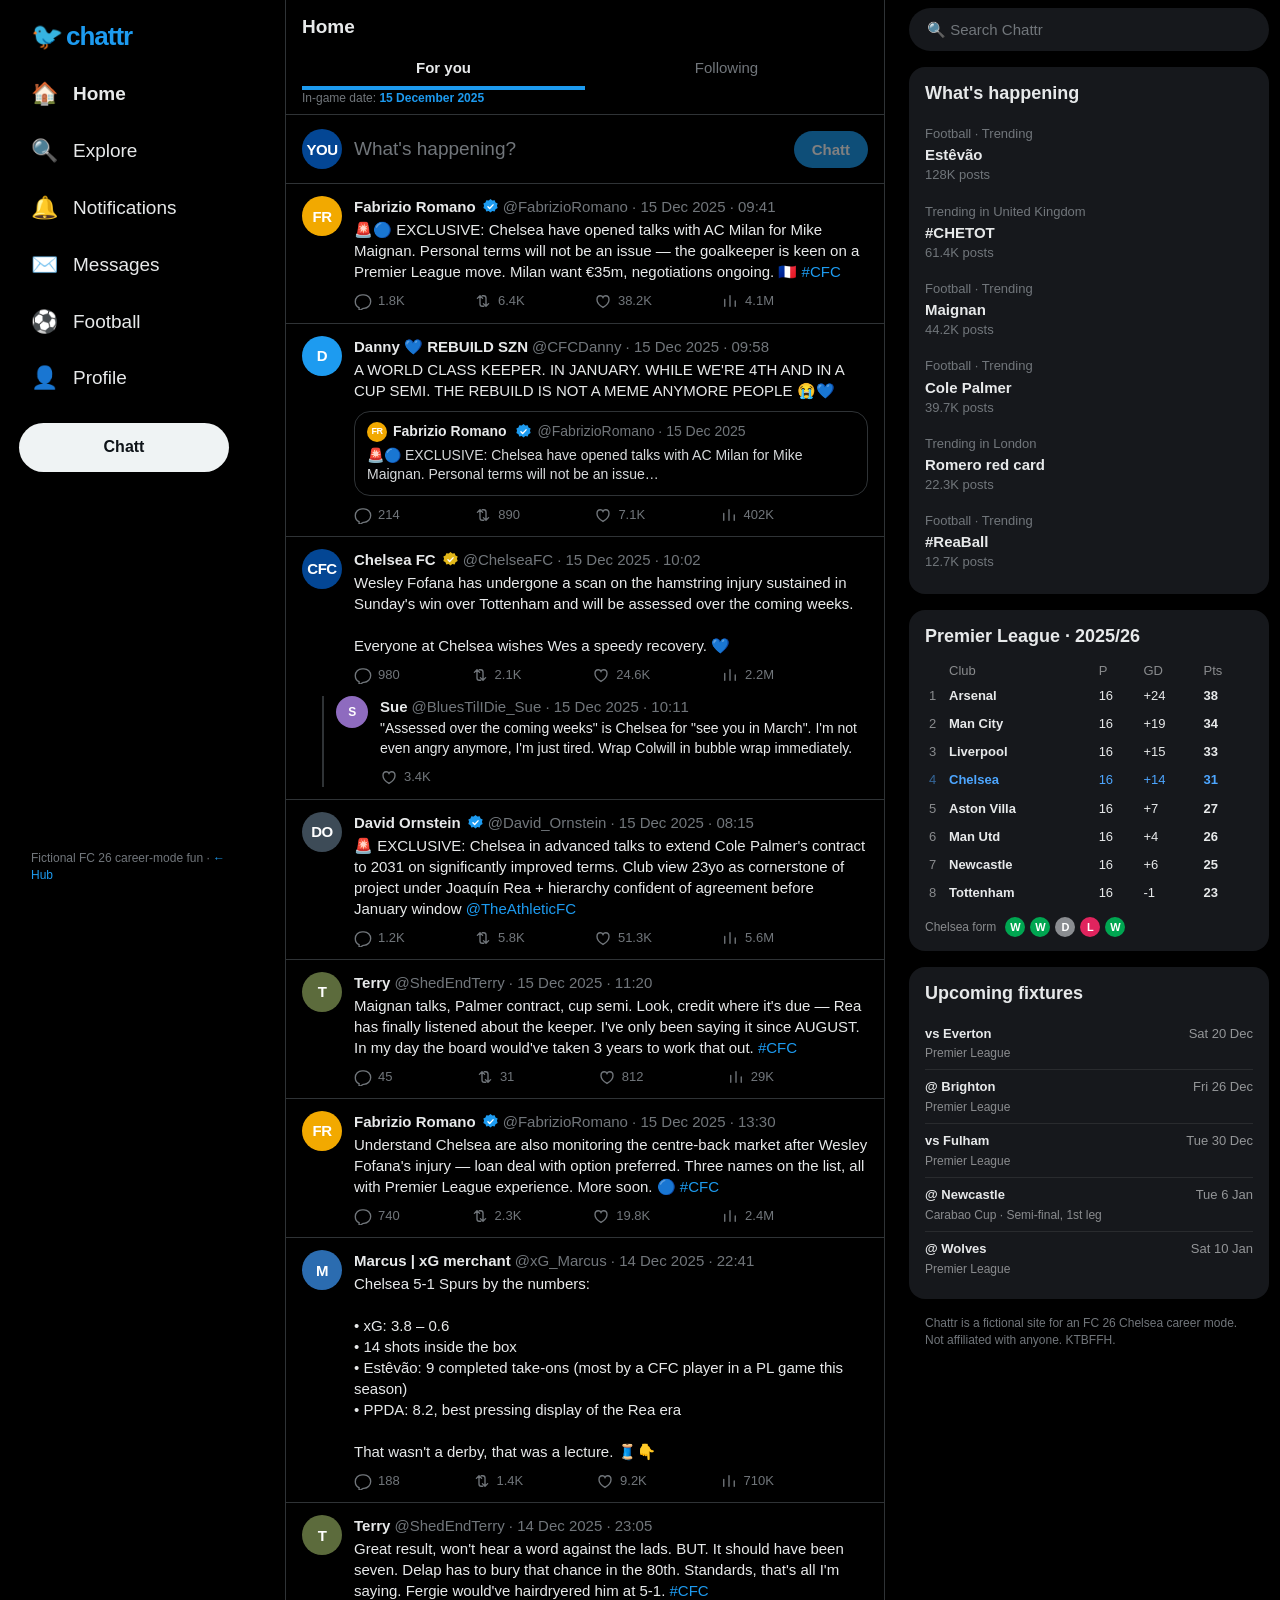
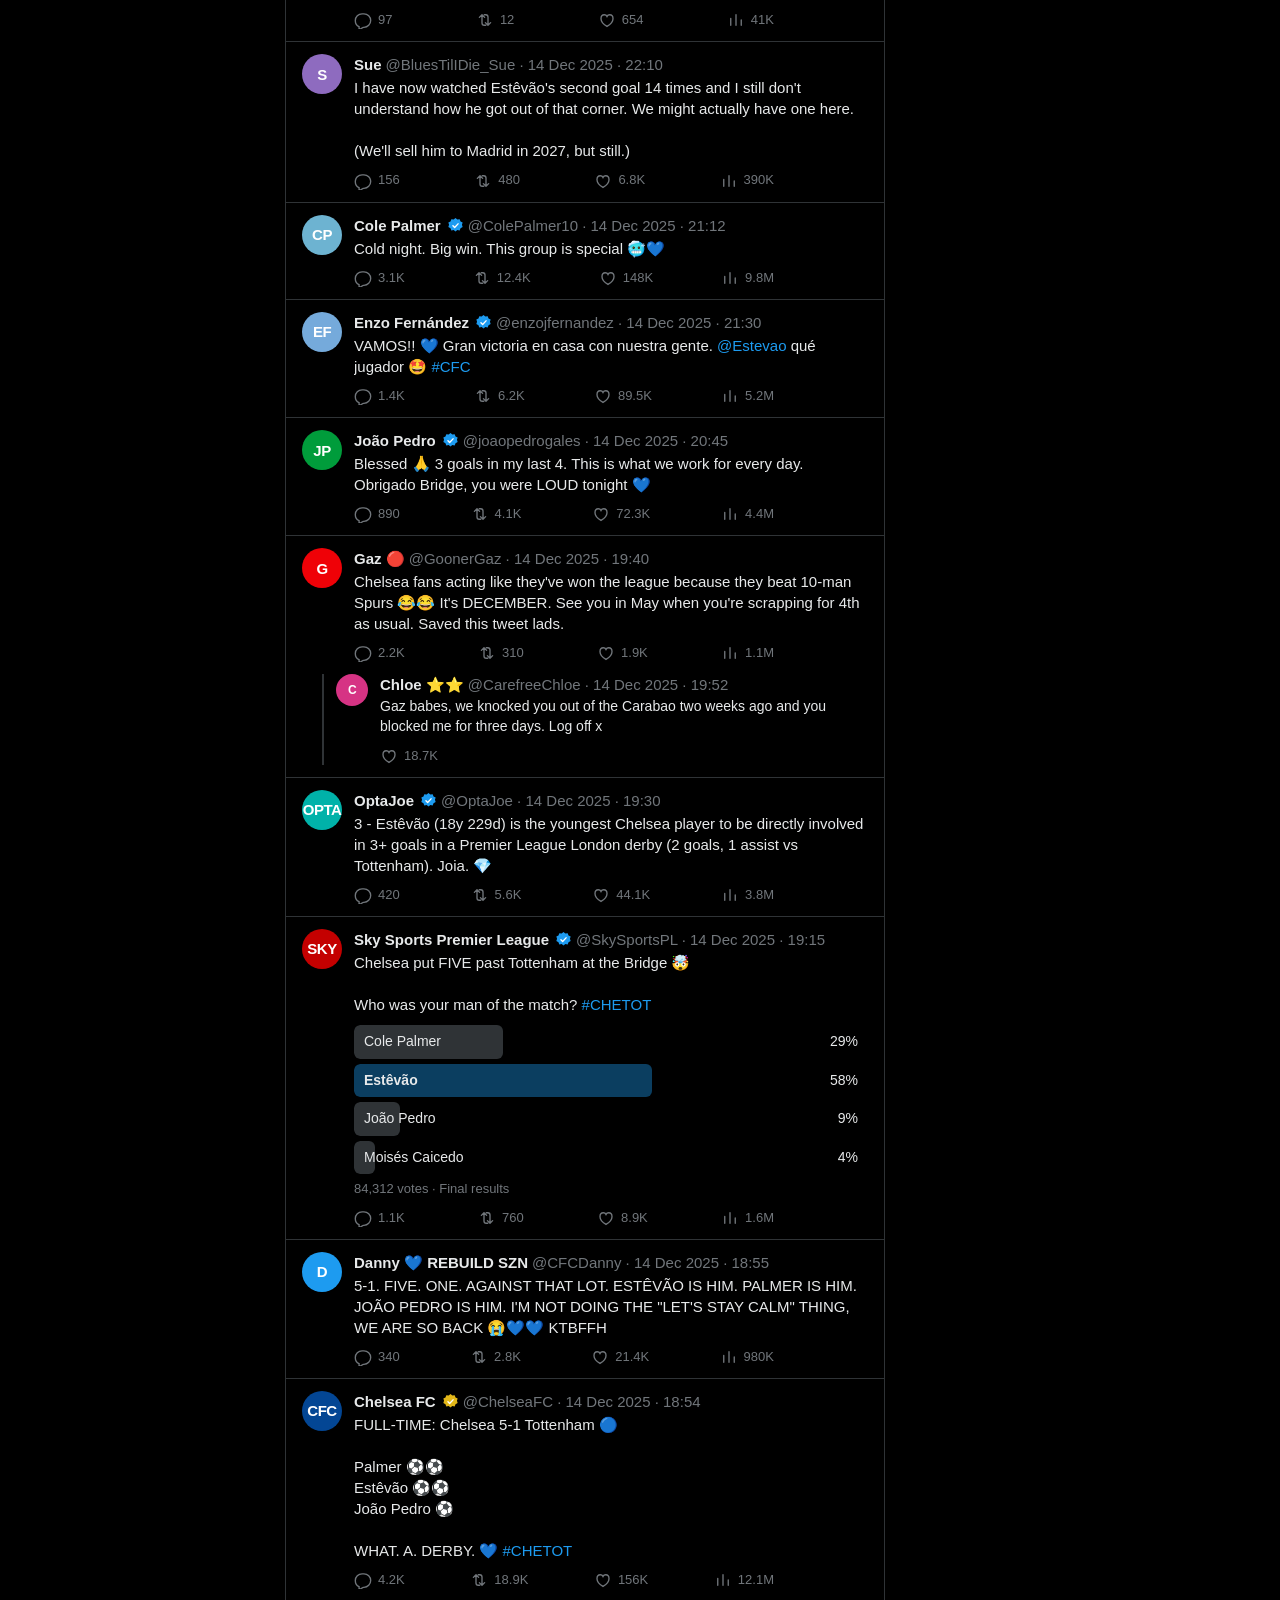
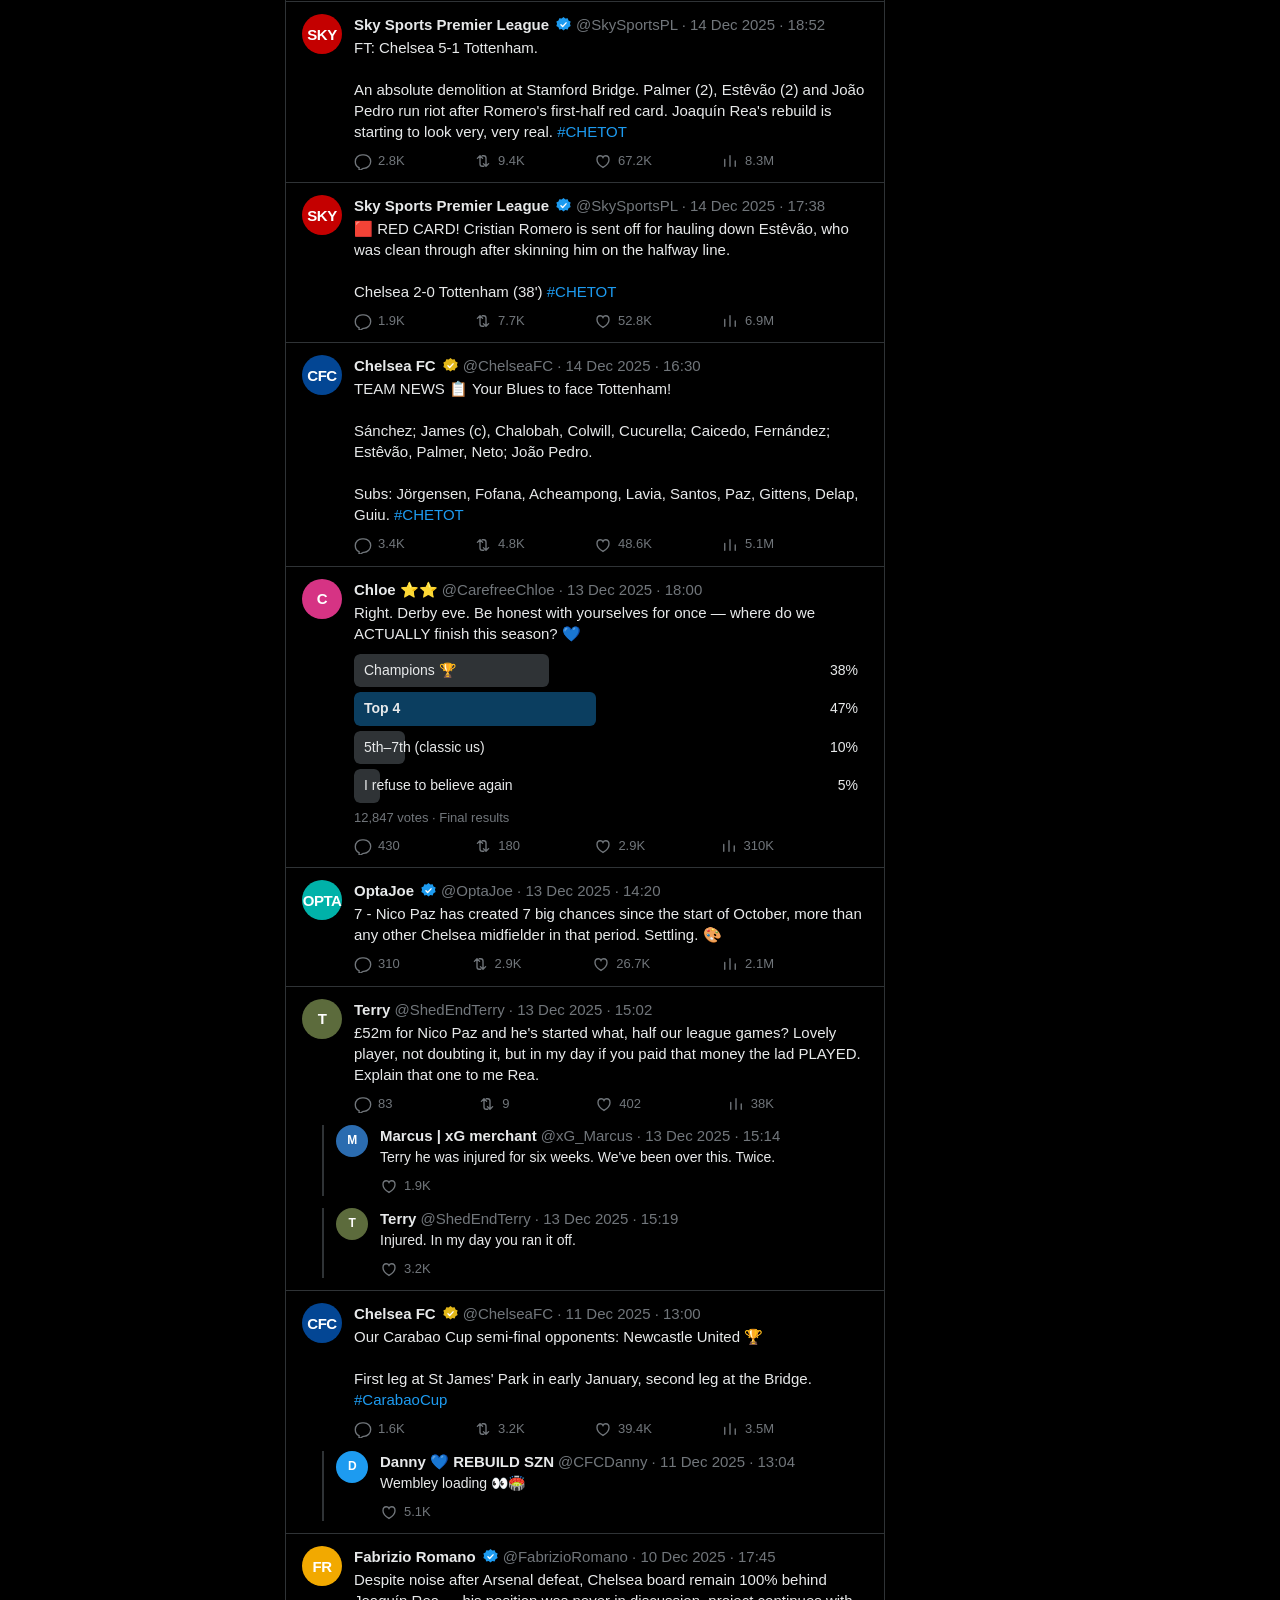
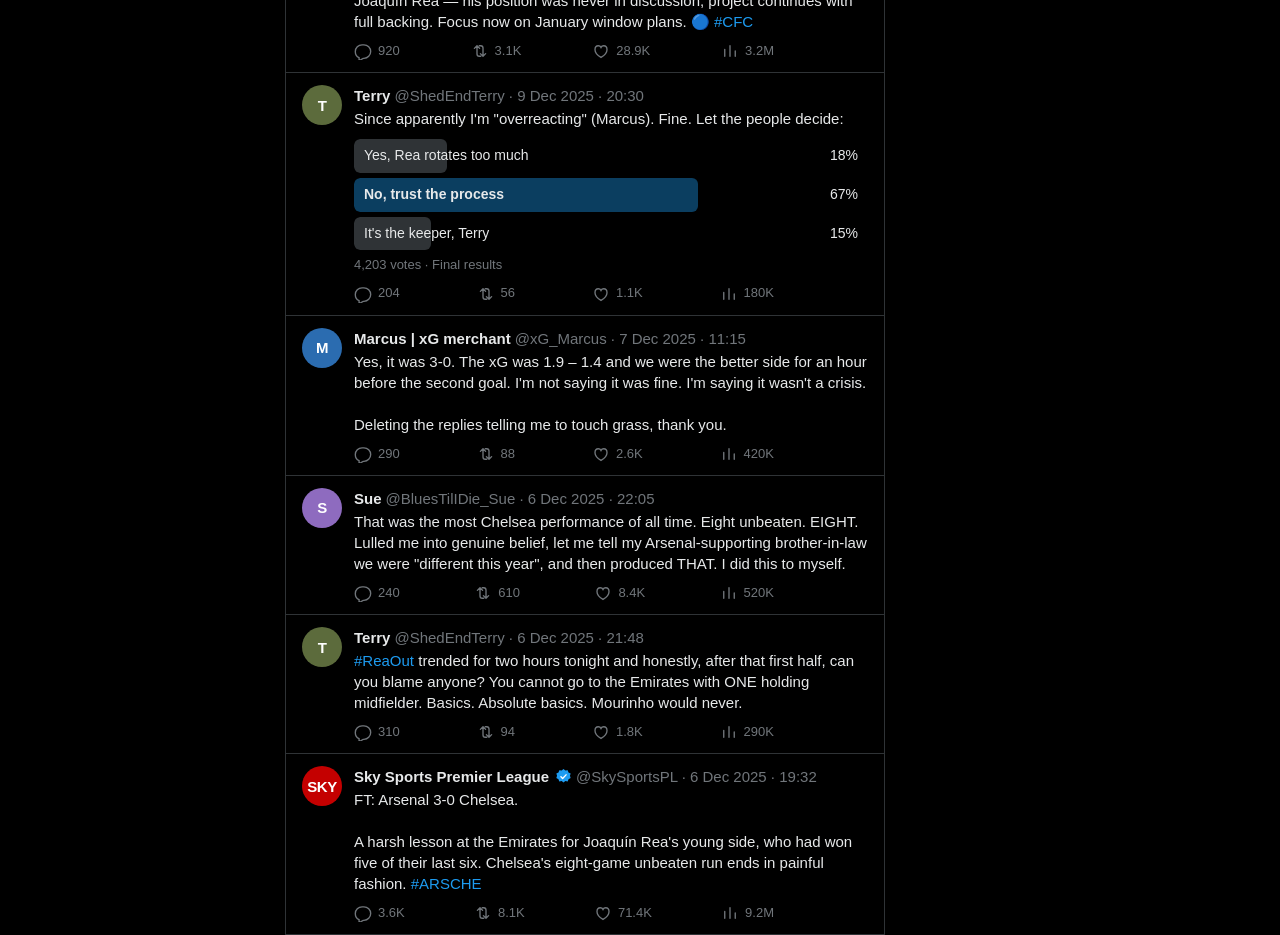
==== chattr/index.html @ b20f8cad "Add Chattr and Threadit fake fan sites for FC 26 Chelsea career mode Static, dependency-free sites r" ====
<!DOCTYPE html>
<html lang="en">
<head>
  <meta charset="UTF-8">
  <meta name="viewport" content="width=device-width, initial-scale=1.0">
  <title>Chattr / Home</title>
  <link rel="icon" href="data:image/svg+xml,<svg xmlns='http://www.w3.org/2000/svg' viewBox='0 0 100 100'><text y='.9em' font-size='90'>🐦</text></svg>">
  <link rel="stylesheet" href="../assets/css/common.css">
  <link rel="stylesheet" href="../assets/css/chattr.css">
</head>
<body>
  <div class="layout">

    <nav class="nav">
      <div class="logo"><span class="bird">🐦</span><span class="word">chattr</span></div>
      <div class="nav-item active"><span class="ico">🏠</span><span>Home</span></div>
      <div class="nav-item"><span class="ico">🔍</span><span>Explore</span></div>
      <div class="nav-item"><span class="ico">🔔</span><span>Notifications</span></div>
      <div class="nav-item"><span class="ico">✉️</span><span>Messages</span></div>
      <div class="nav-item"><span class="ico">⚽</span><span>Football</span></div>
      <div class="nav-item"><span class="ico">👤</span><span>Profile</span></div>
      <div class="nav-cta">Chatt</div>
      <div class="nav-foot">Fictional FC 26 career-mode fun · <a href="../index.html">← Hub</a></div>
    </nav>

    <main class="center">
      <div class="top-bar">
        <h1>Home</h1>
        <div class="top-tabs"><span class="active">For you</span><span>Following</span></div>
        <div class="game-date-chip">In-game date: <b id="game-date">…</b></div>
      </div>
      <div class="composer">
        <span class="avatar" style="background:#034694">YOU</span>
        <span>What's happening?</span>
        <span class="fake-btn">Chatt</span>
      </div>
      <div id="feed"></div>
    </main>

    <aside class="side">
      <div class="side-sticky">
        <div class="search">🔍 Search Chattr</div>
        <div id="sidebar"></div>
        <div class="side-foot">Chattr is a fictional site for an FC 26 Chelsea career mode. Not affiliated with anyone. KTBFFH.</div>
      </div>
    </aside>

  </div>
  <script src="../assets/js/common.js"></script>
  <script src="../assets/js/chattr.js"></script>
</body>
</html>
---- assets/css/common.css ----
/* Shared: avatars, badges, sidebar widgets */
* { box-sizing: border-box; }
body { margin: 0; -webkit-font-smoothing: antialiased; }

.avatar {
  display: inline-flex; align-items: center; justify-content: center;
  width: 40px; height: 40px; border-radius: 50%;
  color: #fff; font-weight: 700; font-size: 15px; flex-shrink: 0;
  letter-spacing: -0.5px; user-select: none;
}
.avatar-sm { width: 32px; height: 32px; font-size: 12px; }
.avatar-xs { width: 20px; height: 20px; font-size: 9px; }

.badge { width: 17px; height: 17px; margin-left: 2px; flex-shrink: 0; }

.ent { color: #1d9bf0; }

.widget {
  border-radius: 16px; padding: 14px 16px; margin-bottom: 16px;
}
.widget h3 { margin: 0 0 10px; font-size: 18px; }

.league-table { width: 100%; border-collapse: collapse; font-size: 13px; }
.league-table th { text-align: left; font-weight: 500; opacity: .55; padding: 2px 4px; }
.league-table td { padding: 5px 4px; }
.league-table .pos { opacity: .55; width: 20px; }
.league-table .team { font-weight: 600; }
.league-table .pts { font-weight: 700; }
.league-table tr.us td { color: #4da6ff; }

.form-row { display: flex; align-items: center; gap: 5px; margin-top: 10px; font-size: 12px; }
.form-label { opacity: .55; margin-right: 4px; }
.form-pip {
  width: 20px; height: 20px; border-radius: 50%; color: #fff;
  display: inline-flex; align-items: center; justify-content: center;
  font-size: 11px; font-weight: 700;
}
.form-w { background: #00a651; }
.form-d { background: #8a8d91; }
.form-l { background: #e0245e; }

.fixtures { list-style: none; margin: 0; padding: 0; font-size: 13px; }
.fixtures li { padding: 8px 0; border-bottom: 1px solid rgba(128,128,128,.18); }
.fixtures li:last-child { border-bottom: none; }
.fx-top { display: flex; justify-content: space-between; font-weight: 600; }
.fx-date { opacity: .6; font-weight: 400; }
.fx-comp { font-size: 12px; opacity: .55; margin-top: 2px; }

.load-error { padding: 24px; opacity: .7; font-size: 14px; }
---- assets/css/chattr.css ----
/* Chattr — X/Twitter-style dark theme */
body {
  background: #000; color: #e7e9ea;
  font: 15px/1.4 -apple-system, "Segoe UI", Roboto, Helvetica, Arial, sans-serif;
}
a { color: inherit; text-decoration: none; }

.layout {
  display: grid; grid-template-columns: 250px 600px 360px;
  justify-content: center; gap: 0 24px; max-width: 1280px; margin: 0 auto;
}

/* Left nav */
.nav {
  position: sticky; top: 0; height: 100vh; padding: 8px 8px 16px;
  display: flex; flex-direction: column; gap: 4px;
}
.logo {
  font-size: 26px; font-weight: 800; padding: 10px 12px;
  color: #1d9bf0; letter-spacing: -1px;
}
.logo .bird { margin-right: 4px; }
.nav-item {
  display: flex; align-items: center; gap: 16px;
  font-size: 19px; padding: 11px 12px; border-radius: 9999px; cursor: pointer;
  width: fit-content;
}
.nav-item:hover { background: #16181c; }
.nav-item.active { font-weight: 700; }
.nav-item .ico { font-size: 22px; width: 26px; text-align: center; }
.nav-cta {
  margin-top: 14px; background: #eff3f4; color: #0f1419; font-weight: 700;
  font-size: 16px; text-align: center; border-radius: 9999px; padding: 13px 0;
  width: 210px; cursor: pointer;
}
.nav-foot { margin-top: auto; font-size: 12px; color: #71767b; padding: 0 12px; }
.nav-foot a { color: #1d9bf0; }

/* Center feed */
.center { border-left: 1px solid #2f3336; border-right: 1px solid #2f3336; min-height: 100vh; }
.top-bar {
  position: sticky; top: 0; z-index: 5;
  background: rgba(0,0,0,.72); backdrop-filter: blur(10px);
  border-bottom: 1px solid #2f3336; padding: 0 16px;
}
.top-bar h1 { font-size: 19px; margin: 0; padding: 14px 0 4px; }
.top-tabs { display: flex; }
.top-tabs span { flex: 1; text-align: center; padding: 12px 0; color: #71767b; font-size: 15px; cursor: pointer; }
.top-tabs span.active { color: #e7e9ea; font-weight: 700; box-shadow: inset 0 -4px 0 #1d9bf0; }
.game-date-chip { font-size: 12px; color: #71767b; padding-bottom: 8px; }
.game-date-chip b { color: #1d9bf0; font-weight: 600; }

.composer {
  display: flex; gap: 12px; padding: 14px 16px; border-bottom: 1px solid #2f3336;
  color: #71767b; font-size: 19px; align-items: center;
}
.composer .fake-btn {
  margin-left: auto; background: #1d9bf0; opacity: .5; color: #fff; font-size: 15px;
  font-weight: 700; border-radius: 9999px; padding: 8px 18px;
}

/* Posts */
.post { display: block; padding: 12px 16px; border-bottom: 1px solid #2f3336; }
.post > .gutter { float: left; margin-right: 12px; }
.post .content { overflow: hidden; }
.post-head { display: flex; align-items: center; gap: 4px; flex-wrap: wrap; }
.post-head .name { font-weight: 700; }
.post-head .meta { color: #71767b; }
.post-text { margin-top: 2px; white-space: normal; overflow-wrap: break-word; }

.actions { display: flex; max-width: 420px; justify-content: space-between; margin-top: 10px; color: #71767b; font-size: 13px; }
.act { display: inline-flex; align-items: center; gap: 6px; cursor: pointer; }
.act svg { width: 18px; height: 18px; }
.act.reply:hover { color: #1d9bf0; }
.act.repost:hover { color: #00ba7c; }
.act.like:hover { color: #f91880; }

.quote-card { border: 1px solid #2f3336; border-radius: 16px; padding: 10px 12px; margin-top: 10px; }
.quote-head { display: flex; align-items: center; gap: 6px; font-size: 14px; }
.quote-head .name { font-weight: 700; }
.quote-head .meta { color: #71767b; }
.quote-text { margin-top: 4px; font-size: 14px; color: #d6d9db; }

.poll { margin-top: 10px; }
.poll-opt {
  position: relative; margin: 5px 0; border-radius: 6px; overflow: hidden;
  padding: 7px 10px; font-size: 14px; display: flex; justify-content: space-between;
}
.poll-fill { position: absolute; inset: 0; background: #2f3336; border-radius: 6px; }
.poll-opt.winner .poll-fill { background: #1d9bf066; }
.poll-opt.winner .poll-label { font-weight: 700; }
.poll-label, .poll-pct { position: relative; }
.poll-meta { color: #71767b; font-size: 13px; margin-top: 6px; }

.post-reply { clear: both; display: flex; gap: 12px; margin: 12px 0 0 20px; padding-left: 12px; border-left: 2px solid #2f3336; }
.post-reply .post-text { font-size: 14px; }

/* Right sidebar */
.side { padding: 8px 0; }
.side-sticky { position: sticky; top: 8px; }
.search {
  background: #16181c; border-radius: 9999px; padding: 11px 18px; color: #71767b;
  margin-bottom: 16px; font-size: 15px;
}
.side .widget { background: #16181c; }
.trends { list-style: none; margin: 0 -16px; padding: 0; }
.trends li { padding: 9px 16px; cursor: pointer; }
.trends li:hover { background: #1d1f23; }
.trend-cat, .trend-posts { font-size: 13px; color: #71767b; }
.trend-tag { font-weight: 700; margin: 1px 0; }
.side-foot { font-size: 12px; color: #71767b; padding: 0 16px; }

@media (max-width: 1260px) {
  .layout { grid-template-columns: 72px 600px 360px; }
  .nav-item span:not(.ico), .logo .word, .nav-cta, .nav-foot { display: none; }
}
@media (max-width: 1060px) {
  .layout { grid-template-columns: 72px minmax(0, 600px); }
  .side { display: none; }
}
@media (max-width: 700px) {
  .layout { grid-template-columns: 1fr; }
  .nav { display: none; }
}
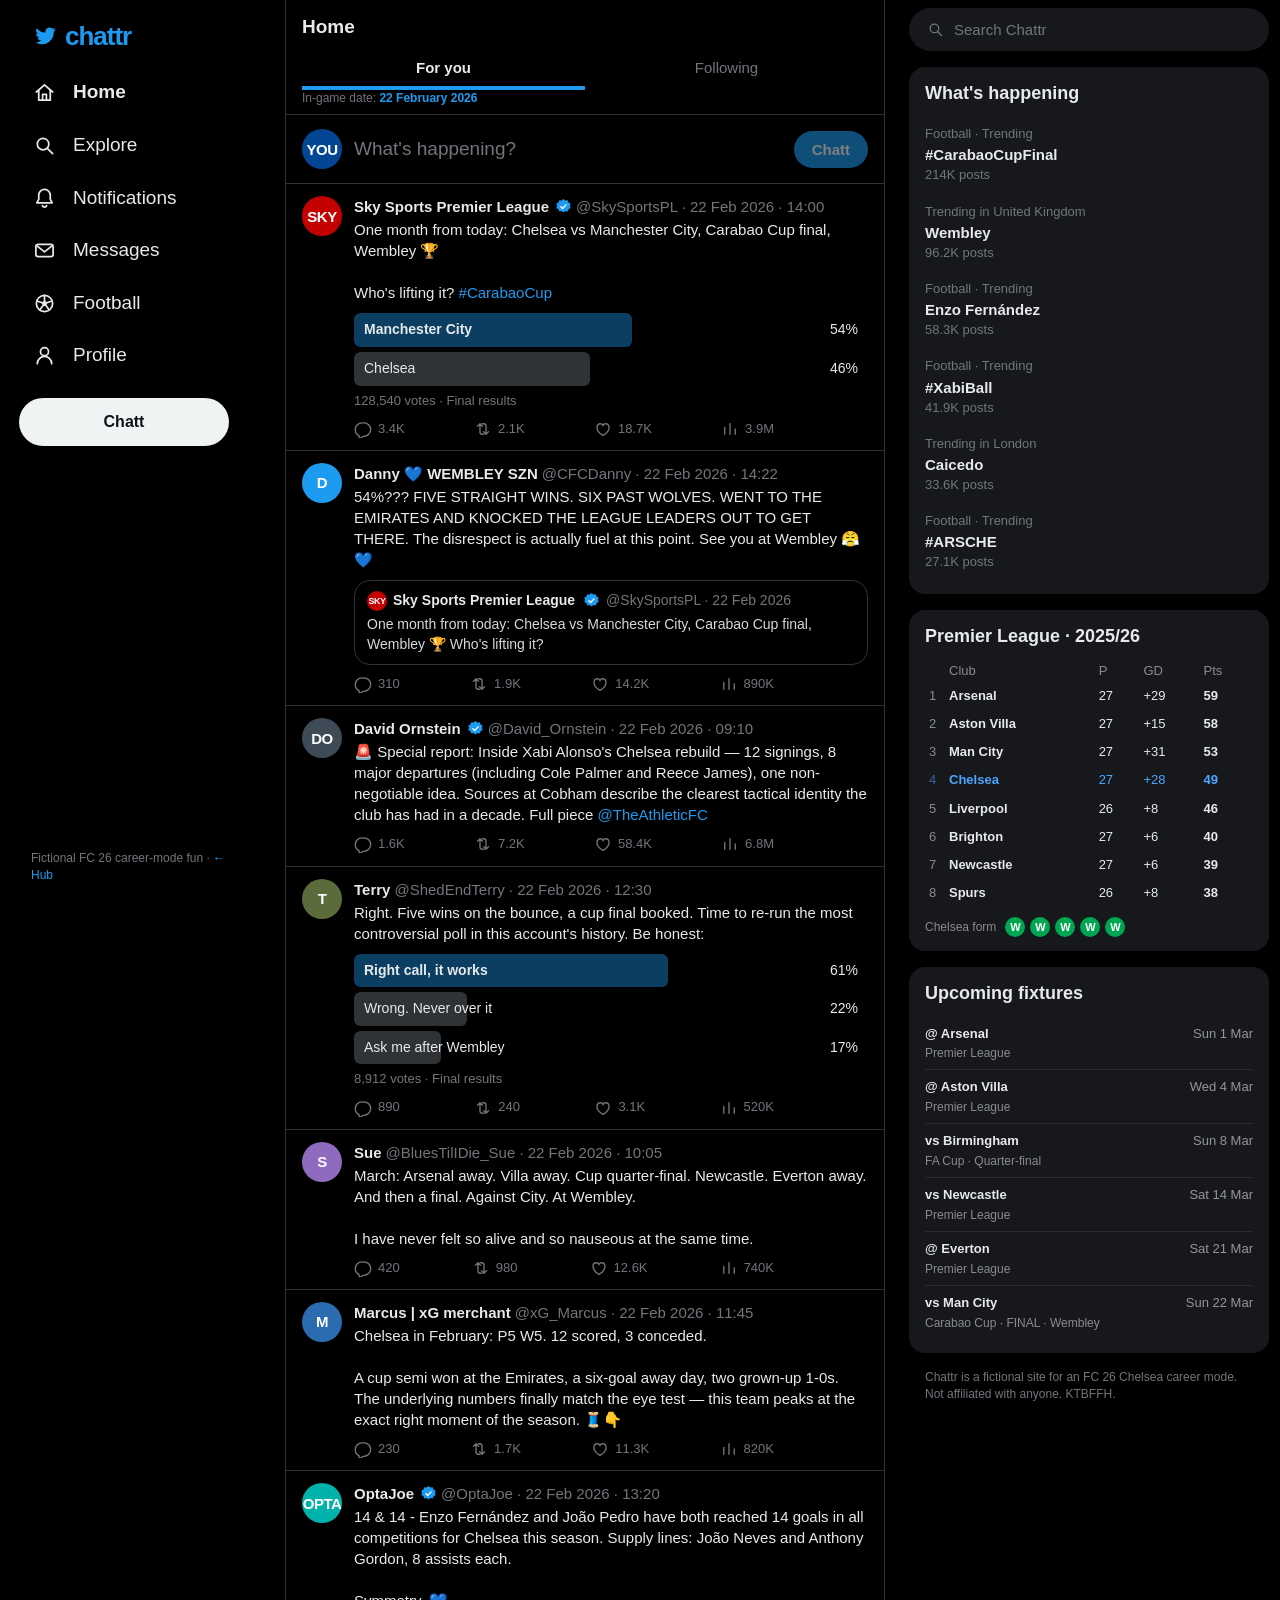
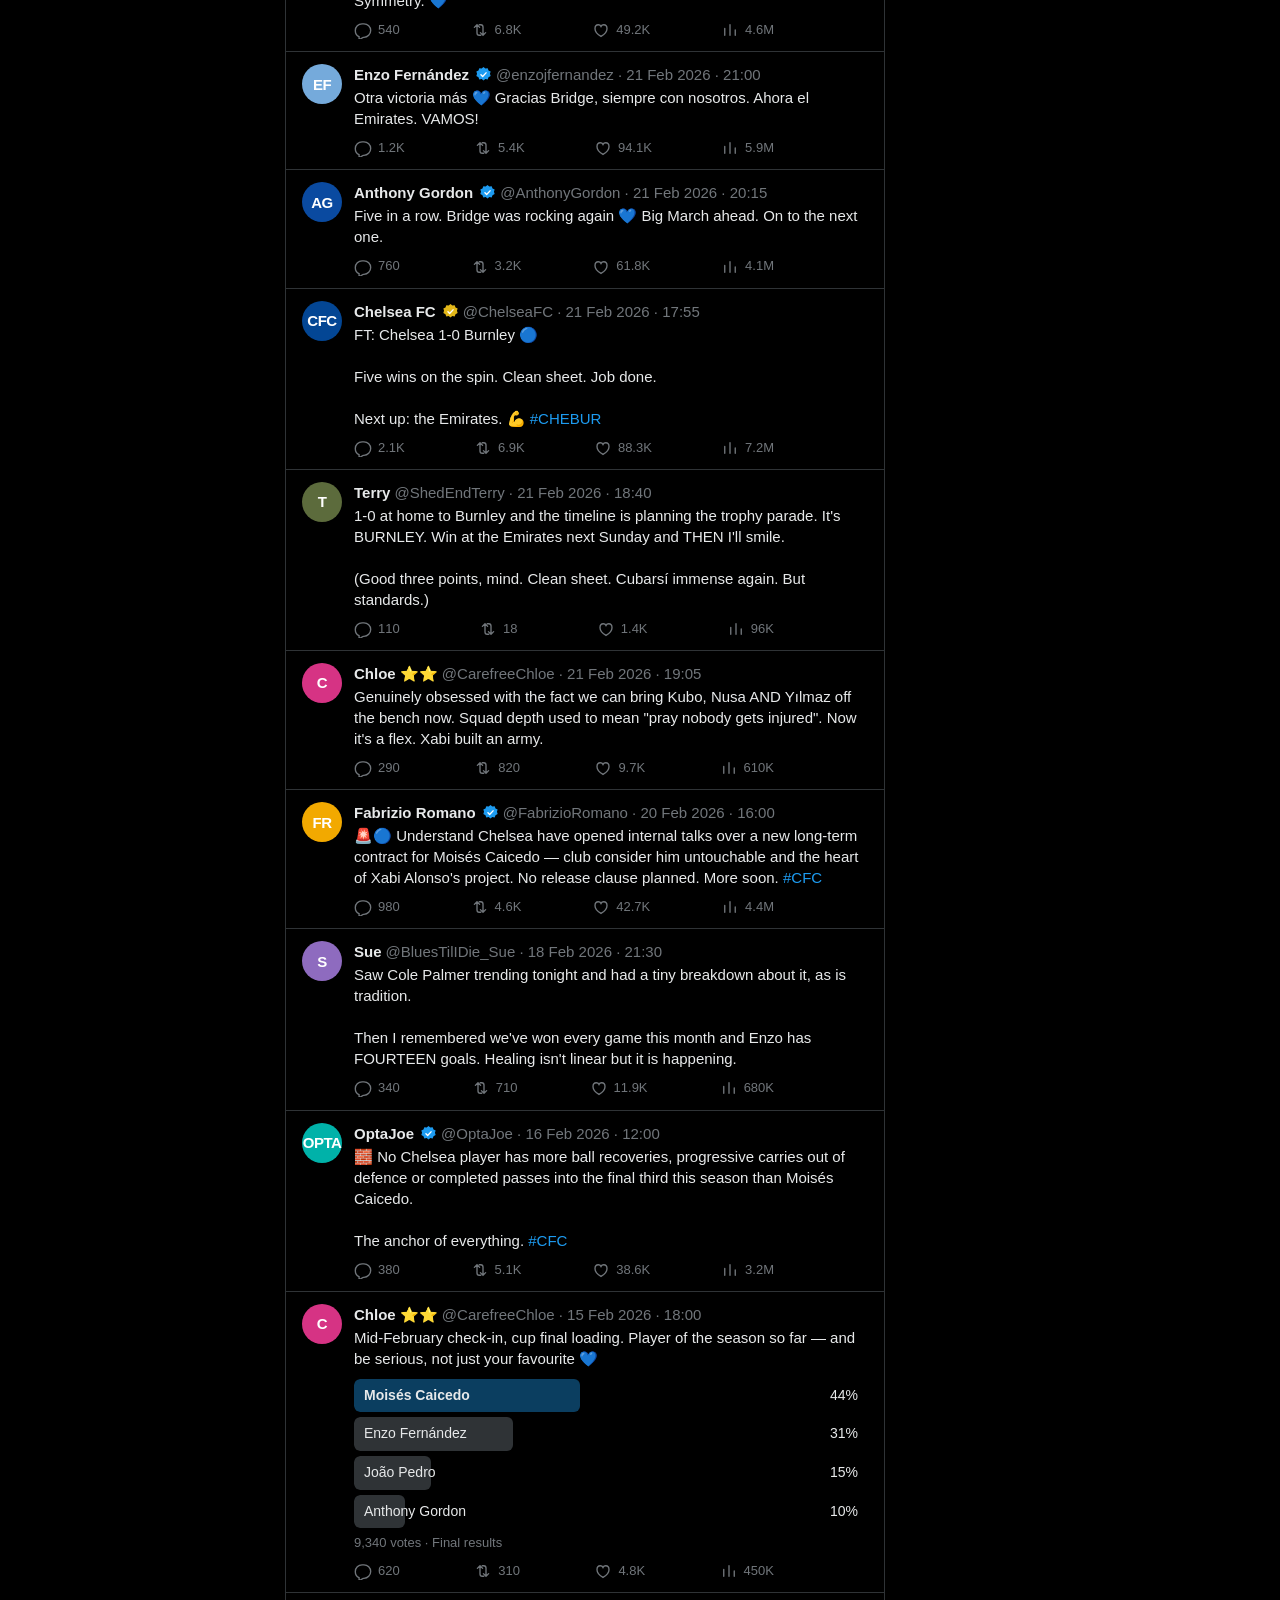
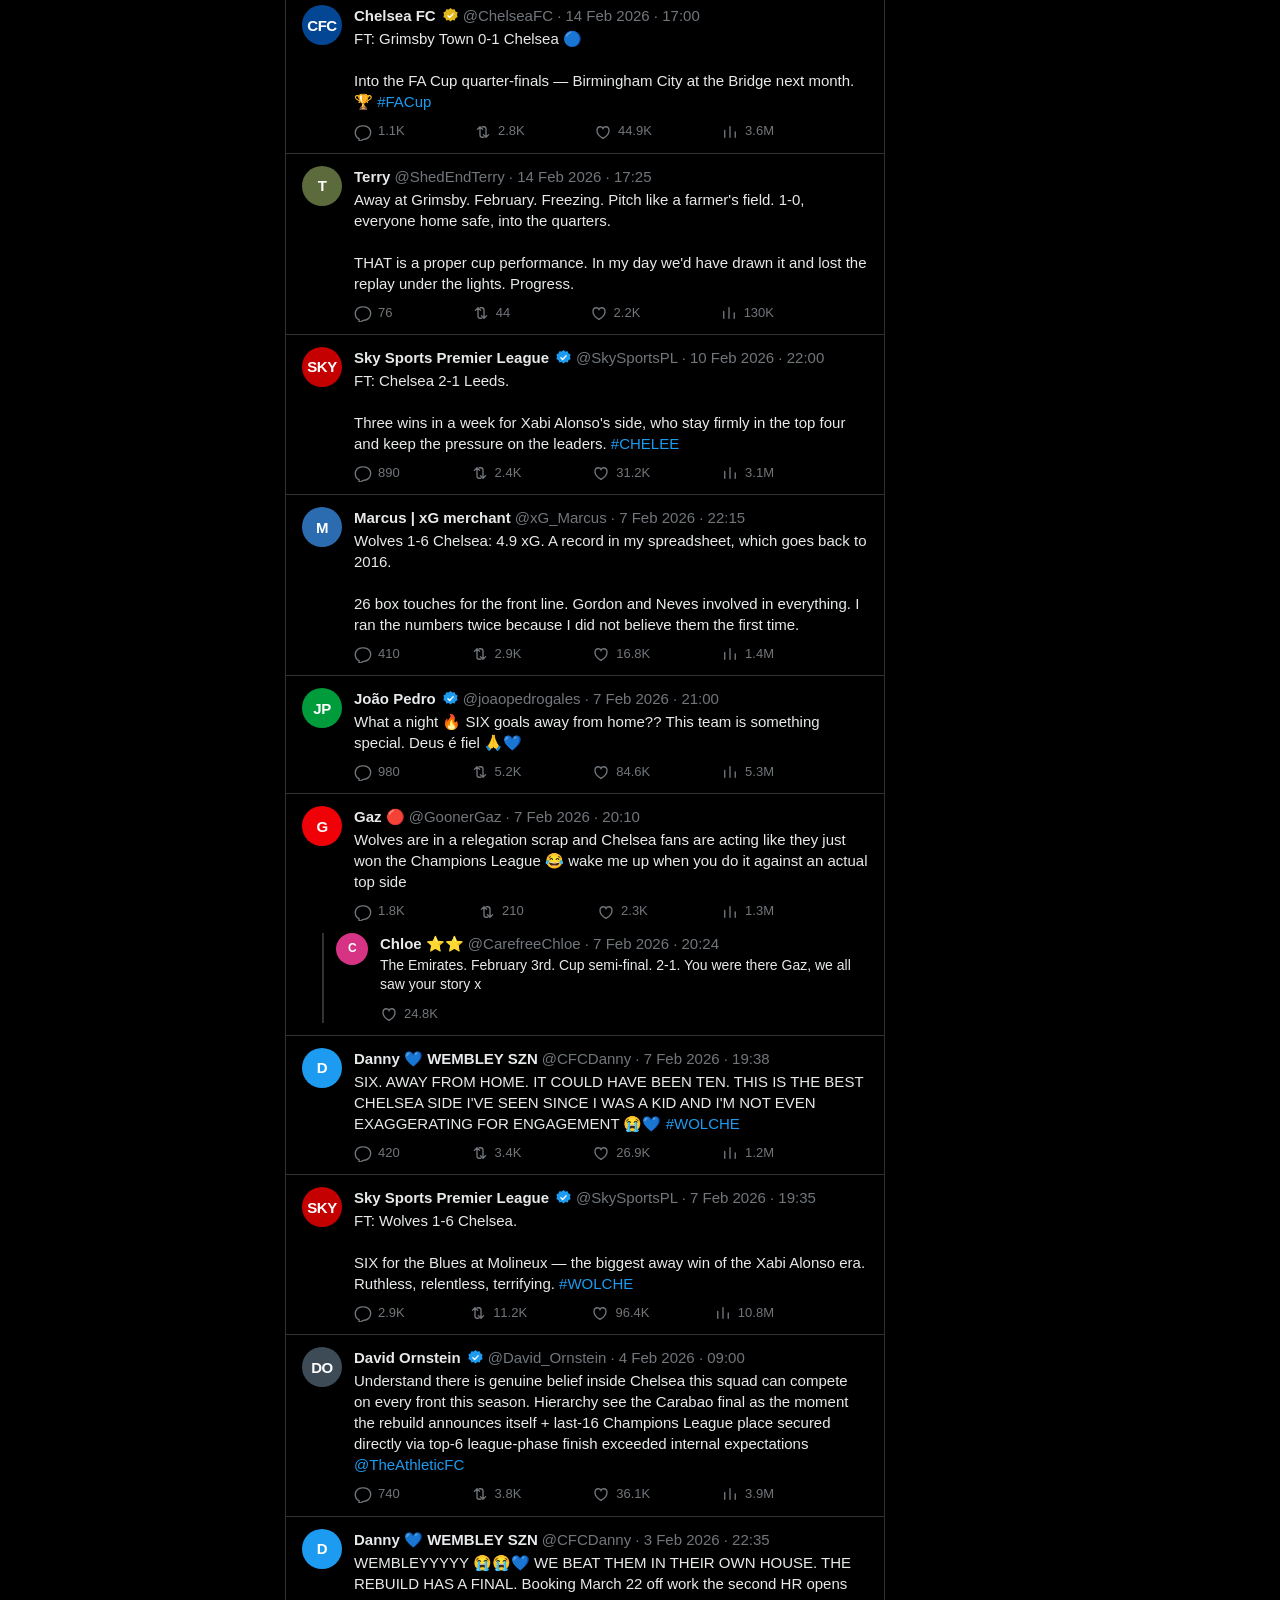
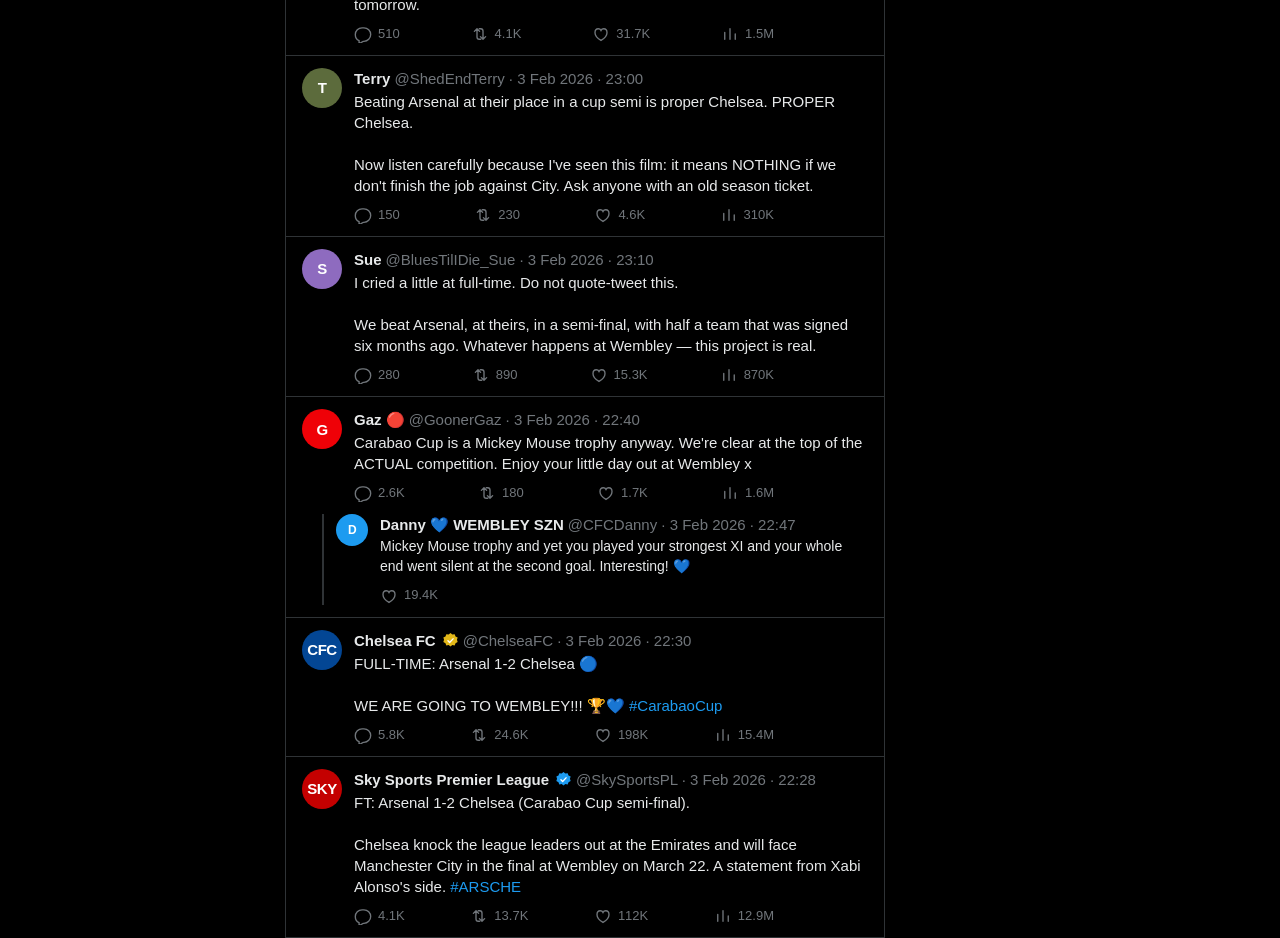
==== commit eaf0e277: "Replace all interface emojis with hand-drawn SVG icons - Chattr: custom bird logo, outline nav set (" ====
--- a/chattr/index.html
+++ b/chattr/index.html
@@ -4,7 +4,7 @@
   <meta charset="UTF-8">
   <meta name="viewport" content="width=device-width, initial-scale=1.0">
   <title>Chattr / Home</title>
-  <link rel="icon" href="data:image/svg+xml,<svg xmlns='http://www.w3.org/2000/svg' viewBox='0 0 100 100'><text y='.9em' font-size='90'>🐦</text></svg>">
+  <link rel="icon" href="data:image/svg+xml,%3Csvg xmlns='http://www.w3.org/2000/svg' viewBox='0 0 24 24'%3E%3Cpath fill='%231d9bf0' d='M21.3 6.4c-.65.29-1.35.48-2.08.57a3.63 3.63 0 0 0 1.59-2c-.7.41-1.47.71-2.29.87a3.61 3.61 0 0 0-6.24 2.47c0 .28.03.56.09.82A10.25 10.25 0 0 1 4.93 5.4a3.6 3.6 0 0 0 1.12 4.82 3.58 3.58 0 0 1-1.64-.45v.05a3.61 3.61 0 0 0 2.9 3.54c-.3.08-.63.13-.96.13-.23 0-.46-.02-.68-.07a3.62 3.62 0 0 0 3.37 2.51 7.25 7.25 0 0 1-4.48 1.55c-.29 0-.58-.02-.86-.05a10.2 10.2 0 0 0 5.54 1.63c6.65 0 10.29-5.51 10.29-10.29l-.01-.47a7.35 7.35 0 0 0 1.81-1.87z'/%3E%3C/svg%3E">
   <link rel="stylesheet" href="../assets/css/common.css">
   <link rel="stylesheet" href="../assets/css/chattr.css">
 </head>
@@ -12,13 +12,34 @@
   <div class="layout">
 
     <nav class="nav">
-      <div class="logo"><span class="bird">🐦</span><span class="word">chattr</span></div>
-      <div class="nav-item active"><span class="ico">🏠</span><span>Home</span></div>
-      <div class="nav-item"><span class="ico">🔍</span><span>Explore</span></div>
-      <div class="nav-item"><span class="ico">🔔</span><span>Notifications</span></div>
-      <div class="nav-item"><span class="ico">✉️</span><span>Messages</span></div>
-      <div class="nav-item"><span class="ico">⚽</span><span>Football</span></div>
-      <div class="nav-item"><span class="ico">👤</span><span>Profile</span></div>
+      <div class="logo">
+        <span class="bird"><svg viewBox="0 0 24 24"><path fill="currentColor" d="M21.3 6.4c-.65.29-1.35.48-2.08.57a3.63 3.63 0 0 0 1.59-2c-.7.41-1.47.71-2.29.87a3.61 3.61 0 0 0-6.24 2.47c0 .28.03.56.09.82A10.25 10.25 0 0 1 4.93 5.4a3.6 3.6 0 0 0 1.12 4.82 3.58 3.58 0 0 1-1.64-.45v.05a3.61 3.61 0 0 0 2.9 3.54c-.3.08-.63.13-.96.13-.23 0-.46-.02-.68-.07a3.62 3.62 0 0 0 3.37 2.51 7.25 7.25 0 0 1-4.48 1.55c-.29 0-.58-.02-.86-.05a10.2 10.2 0 0 0 5.54 1.63c6.65 0 10.29-5.51 10.29-10.29l-.01-.47a7.35 7.35 0 0 0 1.81-1.87z"/></svg></span>
+        <span class="word">chattr</span>
+      </div>
+      <div class="nav-item active">
+        <span class="ico"><svg viewBox="0 0 24 24" fill="none" stroke="currentColor" stroke-width="1.8" stroke-linecap="round" stroke-linejoin="round"><path d="M3.5 11.5L12 4l8.5 7.5"/><path d="M6 10v10h12V10"/><path d="M10 20v-6h4v6"/></svg></span>
+        <span>Home</span>
+      </div>
+      <div class="nav-item">
+        <span class="ico"><svg viewBox="0 0 24 24" fill="none" stroke="currentColor" stroke-width="1.8" stroke-linecap="round"><circle cx="10.5" cy="10.5" r="6"/><path d="M15.2 15.2L20.5 20.5"/></svg></span>
+        <span>Explore</span>
+      </div>
+      <div class="nav-item">
+        <span class="ico"><svg viewBox="0 0 24 24" fill="none" stroke="currentColor" stroke-width="1.8" stroke-linecap="round" stroke-linejoin="round"><path d="M12 3.5a6 6 0 0 1 6 6V14l2 3.5H4L6 14V9.5a6 6 0 0 1 6-6z"/><path d="M9.8 20.5a2.4 2.4 0 0 0 4.4 0"/></svg></span>
+        <span>Notifications</span>
+      </div>
+      <div class="nav-item">
+        <span class="ico"><svg viewBox="0 0 24 24" fill="none" stroke="currentColor" stroke-width="1.8" stroke-linecap="round" stroke-linejoin="round"><rect x="3" y="5.5" width="18" height="13" rx="2.5"/><path d="M4.5 7.5l7.5 6 7.5-6"/></svg></span>
+        <span>Messages</span>
+      </div>
+      <div class="nav-item">
+        <span class="ico"><svg viewBox="0 0 24 24" fill="none" stroke="currentColor" stroke-width="1.8" stroke-linecap="round" stroke-linejoin="round"><circle cx="12" cy="12" r="8.5"/><path d="M12 8.8l3.04 2.21-1.16 3.58h-3.76l-1.16-3.58z" fill="currentColor" stroke="none"/><path d="M12 8.8V3.5M15.04 11.01l5.04-1.64M13.88 14.59L17 18.88M10.12 14.59L7 18.88M8.96 11.01L3.92 9.37"/></svg></span>
+        <span>Football</span>
+      </div>
+      <div class="nav-item">
+        <span class="ico"><svg viewBox="0 0 24 24" fill="none" stroke="currentColor" stroke-width="1.8" stroke-linecap="round" stroke-linejoin="round"><circle cx="12" cy="8" r="4.2"/><path d="M4.5 20.5a7.5 7.5 0 0 1 15 0"/></svg></span>
+        <span>Profile</span>
+      </div>
       <div class="nav-cta">Chatt</div>
       <div class="nav-foot">Fictional FC 26 career-mode fun · <a href="../index.html">← Hub</a></div>
     </nav>
@@ -39,7 +60,10 @@
 
     <aside class="side">
       <div class="side-sticky">
-        <div class="search">🔍 Search Chattr</div>
+        <div class="search">
+          <svg viewBox="0 0 24 24" fill="none" stroke="currentColor" stroke-width="1.8" stroke-linecap="round"><circle cx="10.5" cy="10.5" r="6"/><path d="M15.2 15.2L20.5 20.5"/></svg>
+          <span>Search Chattr</span>
+        </div>
         <div id="sidebar"></div>
         <div class="side-foot">Chattr is a fictional site for an FC 26 Chelsea career mode. Not affiliated with anyone. KTBFFH.</div>
       </div>
--- a/assets/css/chattr.css
+++ b/assets/css/chattr.css
@@ -16,10 +16,12 @@
   display: flex; flex-direction: column; gap: 4px;
 }
 .logo {
+  display: flex; align-items: center; gap: 6px;
   font-size: 26px; font-weight: 800; padding: 10px 12px;
   color: #1d9bf0; letter-spacing: -1px;
 }
-.logo .bird { margin-right: 4px; }
+.logo .bird { display: inline-flex; }
+.logo .bird svg { width: 28px; height: 28px; }
 .nav-item {
   display: flex; align-items: center; gap: 16px;
   font-size: 19px; padding: 11px 12px; border-radius: 9999px; cursor: pointer;
@@ -27,7 +29,8 @@
 }
 .nav-item:hover { background: #16181c; }
 .nav-item.active { font-weight: 700; }
-.nav-item .ico { font-size: 22px; width: 26px; text-align: center; }
+.nav-item .ico { width: 26px; display: inline-flex; align-items: center; justify-content: center; }
+.nav-item .ico svg { width: 23px; height: 23px; }
 .nav-cta {
   margin-top: 14px; background: #eff3f4; color: #0f1419; font-weight: 700;
   font-size: 16px; text-align: center; border-radius: 9999px; padding: 13px 0;
@@ -101,7 +104,9 @@
 .search {
   background: #16181c; border-radius: 9999px; padding: 11px 18px; color: #71767b;
   margin-bottom: 16px; font-size: 15px;
+  display: flex; align-items: center; gap: 10px;
 }
+.search svg { width: 17px; height: 17px; flex-shrink: 0; }
 .side .widget { background: #16181c; }
 .trends { list-style: none; margin: 0 -16px; padding: 0; }
 .trends li { padding: 9px 16px; cursor: pointer; }
